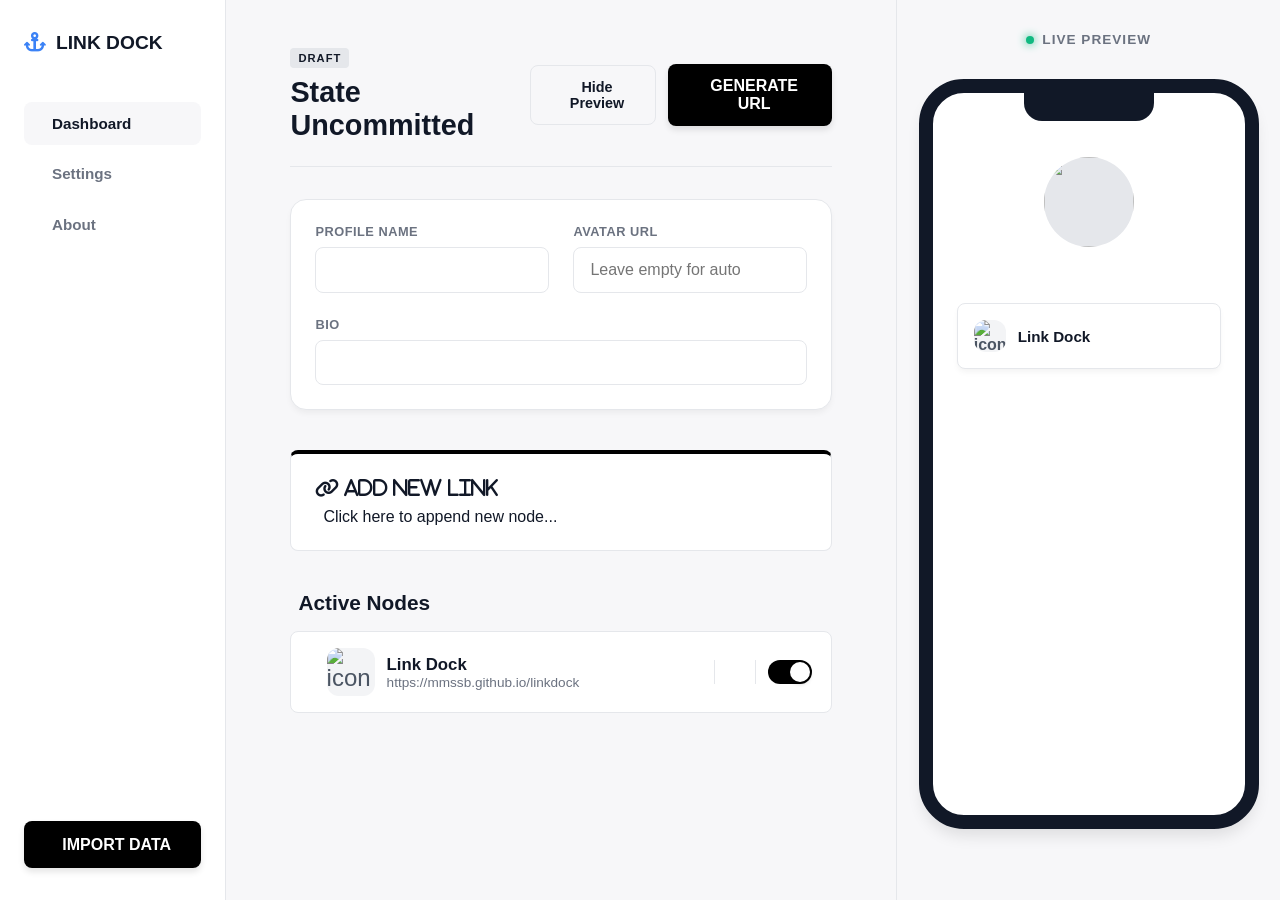
==== index.html @ c21fadce "Add files via upload" ====
<!DOCTYPE html>
<html lang="en">
<head>
    <meta charset="UTF-8">
    <meta name="viewport" content="width=device-width, initial-scale=1.0, maximum-scale=1.0, user-scalable=no">
    <title>Link Dock Builder</title>
    
    <script src="https://unpkg.com/@phosphor-icons/web" defer></script>
    <link href="https://cdn.jsdelivr.net/npm/remixicon@3.5.0/fonts/remixicon.css" rel="stylesheet">
    <link rel="stylesheet" href="https://cdnjs.cloudflare.com/ajax/libs/font-awesome/6.4.0/css/all.min.css">
    
    <link rel="stylesheet" href="style.css">
    <script src="script.js" defer></script>
</head>
<body>

    <div class="toast" id="toastMsg"><i class="ph ph-check-circle"></i> Success</div>

    <div class="modal-overlay" id="customModal">
        <div class="modal-box">
            <div class="modal-header">
                <h3 class="modal-title" id="modalTitle"><i class="ph ph-link"></i> Append Node</h3>
                <button class="close-btn" onclick="closeModal()"><i class="ph ph-x"></i></button>
            </div>
            
            <div id="modalInputs">
                <input type="text" class="modal-input" id="nodeTitle" placeholder="Node Title (e.g. My DAO)">
                <input type="url" class="modal-input" id="nodeUrl" placeholder="ipfs://... or https://...">
            </div>

            <div id="modalUrlResult" style="display:none; background:var(--bg-main); padding:1rem; border:1px dashed var(--border-color); word-break:break-all; font-family:monospace; font-size:0.85rem; margin-bottom:1.5rem; border-radius:var(--radius-sm); color:var(--primary-accent);"></div>

            <div id="modalActionSheet" style="display:none; flex-direction:column; gap:10px; margin-bottom: 1.5rem;"></div>

            <div class="modal-actions">
                <button class="btn-cancel" onclick="closeModal()">Cancel</button>
                <button class="btn-confirm" id="modalBtnConfirm"><i class="ph ph-plus"></i> Save Node</button>
            </div>
        </div>
    </div>

    <button class="mobile-fab mobile-only" onclick="openModal('add')" title="Append Node">
        <i class="ph ph-plus" style="font-weight: bold;"></i>
    </button>

    <div class="app-layout" id="appLayout">
        
        <aside class="sidebar desktop-only">
            <div class="sidebar-header"><i class="fa-solid fa-anchor" style="color:var(--primary-accent);"></i> LINK DOCK</div>
            <div class="nav-menu">
                <a href="index.html" class="nav-item active"><i class="ph ph-squares-four"></i> Dashboard</a>
                <a href="settings.html" class="nav-item"><i class="ph ph-gear"></i> Settings</a>
                <a href="about.html" class="nav-item"><i class="ph ph-info"></i> About</a>
            </div>
            <button class="btn-import" onclick="openModal('import')"><i class="ph ph-download-simple"></i> IMPORT DATA</button>
        </aside>

        <header class="mobile-header mobile-only">
            <div class="mobile-logo"><i class="fa-solid fa-anchor" style="color:var(--primary-accent);"></i> LINK DOCK</div>
            <button class="btn-confirm" style="padding: 0.5rem 1rem; width: auto; border-radius: 20px; font-size: 0.85rem;" onclick="generatePortal()">
                <i class="ri-rocket-fill"></i> Deploy
            </button>
        </header>

        <main class="builder-area">
            
            <div class="top-header desktop-only">
                <div>
                    <div class="draft-badge" id="stateBadge">DRAFT</div>
                    <h1 style="font-size: 1.8rem; font-weight: 800;">State Uncommitted</h1>
                </div>
                <div class="header-actions">
                    <button class="btn-toggle-preview" id="togglePreviewBtn" onclick="togglePreviewState()">
                        <i class="ph ph-eye-slash"></i> Hide Preview
                    </button>
                    <button class="desktop-deploy-btn" style="width: auto; padding: 0.8rem 1.5rem;" onclick="generatePortal()">
                        <i class="ri-rocket-fill"></i> GENERATE URL
                    </button>
                </div>
            </div>

            <div class="mobile-hero mobile-only">
                <h1>Builder Mode</h1>
                <p>Configure your decentralized architecture.</p>
            </div>
            
            <div class="profile-settings">
                <div class="input-group">
                    <label>Profile Name</label>
                    <input type="text" id="inputName" oninput="updateProfileState()">
                </div>
                <div class="input-group">
                    <label>Avatar URL</label>
                    <input type="text" id="inputImage" placeholder="Leave empty for auto" oninput="updateProfileState()">
                </div>
                <div class="input-group full">
                    <label>Bio</label>
                    <input type="text" id="inputBio" oninput="updateProfileState()">
                </div>
            </div>

            <div class="input-bar desktop-only" onclick="openModal('add')">
                <span style="color: var(--text-muted); display:flex; align-items:center; gap:8px;"><i class="ph ph-plus"></i> Click here to append new node...</span>
            </div>

            <h3 class="section-title">
                <i class="ph ph-share-network" style="color:var(--text-secondary);"></i>
                Active Nodes
            </h3>
            
            <div class="node-list" id="builderList"></div>

        </main>

        <aside class="preview-pane desktop-only">
            <div class="preview-header">
                <span style="display:inline-block; width:8px; height:8px; background:var(--success); border-radius:50%; box-shadow: 0 0 10px var(--success);"></span>
                LIVE PREVIEW
            </div>
            <div class="phone-mockup">
                <img src="" class="profile-pic" id="phoneImage">
                <div class="profile-name" id="phoneName"></div>
                <div class="profile-bio" id="phoneBio"></div>
                <div style="width: 100%; display: flex; flex-direction: column;" id="phoneLinks"></div>
            </div>
        </aside>

        <nav class="mobile-bottom-nav mobile-only">
            <a href="index.html" class="nav-tab active"><i class="ph ph-squares-four" style="font-size: 1.4rem;"></i> HOME</a>
            <a href="#" class="nav-tab" onclick="openModal('import')"><i class="ph ph-download-simple" style="font-size: 1.4rem;"></i> IMPORT</a>
            <a href="settings.html" class="nav-tab"><i class="ph ph-gear" style="font-size: 1.4rem;"></i> STYLE</a>
            <a href="about.html" class="nav-tab"><i class="ph ph-info" style="font-size: 1.4rem;"></i> ABOUT</a>
        </nav>

    </div>
</body>
</html>
---- style.css ----
/* === MODERN CSS VARIABLES & THEMES === */
:root {
    --bg-main: #f7f7f9;
    --bg-sidebar: #ffffff;
    --bg-card: #ffffff;
    --text-primary: #111827;
    --text-secondary: #6b7280;
    --border-color: #e5e7eb;

    --black-btn: #000000;
    --btn-text: #ffffff;
    --black-hover: #1f2937;

    --primary-accent: #3b82f6;
    --danger: #ef4444;
    --danger-bg: #fee2e2;
    --success: #10b981;

    --radius-sm: 8px;
    --radius-md: 16px;
    --shadow-sm: 0 4px 6px -1px rgba(0, 0, 0, 0.05);
    --shadow-md: 0 10px 15px -3px rgba(0, 0, 0, 0.1);
}

[data-theme="dark"] {
    --bg-main: #09090b;
    --bg-sidebar: #121214;
    --bg-card: #18181b;
    --text-primary: #f4f5f7;
    --text-secondary: #a1a1aa;
    --border-color: #27272a;

    --black-btn: #ffffff;
    --btn-text: #000000;
    --black-hover: #e5e7eb;
    --danger-bg: rgba(239, 68, 68, 0.1);
}

* {
    margin: 0;
    padding: 0;
    box-sizing: border-box;
    font-family: 'Inter', -apple-system, sans-serif;
}

body {
    background-color: var(--bg-main);
    color: var(--text-primary);
    overflow-x: hidden;
    overscroll-behavior-y: none;
    transition: background 0.4s ease, color 0.4s ease;
}

input,
select {
    font-size: 16px !important;
    background: transparent;
    color: var(--text-primary);
}

.desktop-only {
    display: flex;
}

.mobile-only {
    display: none !important;
}

/* === FLUID ANIMATIONS === */
@keyframes slideInUp {
    from {
        opacity: 0;
        transform: translateY(20px);
    }

    to {
        opacity: 1;
        transform: translateY(0);
    }
}

@keyframes fadeIn {
    from {
        opacity: 0;
    }

    to {
        opacity: 1;
    }
}

/* === TOAST NOTIFICATION === */
.toast {
    position: fixed;
    top: 20px;
    left: 50%;
    transform: translateX(-50%) translateY(-100%);
    background: var(--black-btn);
    color: var(--btn-text);
    padding: 12px 24px;
    border-radius: 30px;
    font-size: 0.9rem;
    font-weight: 600;
    opacity: 0;
    transition: all 0.4s cubic-bezier(0.16, 1, 0.3, 1);
    z-index: 9999;
    box-shadow: var(--shadow-md);
    display: flex;
    align-items: center;
    gap: 8px;
}

.toast.show {
    transform: translateX(-50%) translateY(0);
    opacity: 1;
}

/* === CUSTOM MODAL === */
.modal-overlay {
    position: fixed;
    top: 0;
    left: 0;
    width: 100vw;
    height: 100vh;
    background: rgba(0, 0, 0, 0.6);
    backdrop-filter: blur(4px);
    display: flex;
    justify-content: center;
    align-items: center;
    z-index: 10000;
    opacity: 0;
    visibility: hidden;
    transition: opacity 0.3s ease, visibility 0.3s ease;
    padding: 1rem;
}

.modal-overlay.show {
    opacity: 1;
    visibility: visible;
}

.modal-box {
    background: var(--bg-card);
    padding: 2.5rem;
    border-radius: var(--radius-md);
    width: 100%;
    max-width: 450px;
    box-shadow: 0 25px 50px -12px rgba(0, 0, 0, 0.3);
    border-top: 4px solid var(--black-btn);
    transform: scale(0.95) translateY(20px);
    transition: transform 0.4s cubic-bezier(0.16, 1, 0.3, 1);
}

.modal-overlay.show .modal-box {
    transform: scale(1) translateY(0);
}

.modal-header {
    display: flex;
    justify-content: space-between;
    align-items: center;
    margin-bottom: 1.5rem;
}

.modal-title {
    font-size: 1.4rem;
    font-weight: 800;
    display: flex;
    align-items: center;
    gap: 8px;
}

.close-btn {
    background: none;
    border: none;
    font-size: 1.5rem;
    color: var(--text-secondary);
    cursor: pointer;
    transition: transform 0.2s, color 0.2s;
}

.close-btn:hover {
    color: var(--danger);
    transform: rotate(90deg);
}

.modal-input {
    width: 100%;
    padding: 1rem;
    border: 1px solid var(--border-color);
    border-radius: var(--radius-sm);
    margin-bottom: 1.5rem;
    outline: none;
    transition: border 0.3s, box-shadow 0.3s;
}

.modal-input:focus {
    border-color: var(--black-btn);
    box-shadow: 0 0 0 3px rgba(0, 0, 0, 0.05);
}

/* Action Sheet Buttons */
.action-sheet-btn {
    width: 100%;
    padding: 1.2rem;
    background: var(--bg-main);
    border: 1px solid var(--border-color);
    border-radius: var(--radius-sm);
    display: flex;
    align-items: center;
    gap: 12px;
    font-size: 1rem;
    font-weight: 600;
    color: var(--text-primary);
    cursor: pointer;
    transition: background 0.2s;
}

.action-sheet-btn:hover {
    background: var(--border-color);
}

.action-sheet-btn.danger {
    color: var(--danger);
}

.action-sheet-btn.danger:hover {
    background: var(--danger-bg);
}

.action-sheet-btn:disabled {
    opacity: 0.5;
    cursor: not-allowed;
}

.modal-actions {
    display: flex;
    gap: 1rem;
    justify-content: flex-end;
    margin-top: 1rem;
}

.btn-cancel {
    padding: 1rem;
    background: transparent;
    border: none;
    font-weight: 600;
    color: var(--text-secondary);
    cursor: pointer;
    transition: color 0.2s;
}

.btn-cancel:hover {
    color: var(--text-primary);
}

.btn-confirm {
    padding: 1rem;
    flex: 1;
    background: var(--black-btn);
    color: var(--btn-text);
    border: none;
    border-radius: var(--radius-sm);
    font-weight: 700;
    cursor: pointer;
    display: flex;
    justify-content: center;
    align-items: center;
    gap: 8px;
    transition: background 0.3s, transform 0.1s;
}

.btn-confirm:hover {
    background: var(--black-hover);
    transform: translateY(-2px);
}

.btn-confirm:active {
    transform: translateY(0);
}

/* === DESKTOP LAYOUT === */
.app-layout {
    display: flex;
    min-height: 100vh;
}

.sidebar {
    width: 260px;
    background: var(--bg-sidebar);
    border-right: 1px solid var(--border-color);
    flex-direction: column;
    padding: 2rem 1.5rem;
    position: sticky;
    top: 0;
    height: 100vh;
    z-index: 10;
    transition: background 0.3s;
}

.sidebar-header {
    margin-bottom: 3rem;
    font-size: 1.2rem;
    font-weight: 800;
    display: flex;
    align-items: center;
    gap: 10px;
}

.nav-menu {
    display: flex;
    flex-direction: column;
    gap: 0.5rem;
    flex: 1;
}

.nav-item {
    padding: 0.8rem 1rem;
    border-radius: var(--radius-sm);
    color: var(--text-secondary);
    font-size: 0.95rem;
    font-weight: 600;
    text-decoration: none;
    display: flex;
    align-items: center;
    gap: 12px;
    transition: all 0.2s ease;
}

.nav-item i {
    font-size: 1.2rem;
}

.nav-item:hover {
    background: var(--bg-main);
    color: var(--text-primary);
    transform: translateX(4px);
}

.nav-item.active {
    background: var(--bg-main);
    color: var(--text-primary);
}

.btn-import {
    background: var(--bg-main);
    color: var(--text-primary);
    padding: 1rem;
    text-align: center;
    border-radius: var(--radius-sm);
    font-weight: 700;
    font-size: 0.9rem;
    cursor: pointer;
    margin-top: auto;
    border: 1px solid var(--border-color);
    transition: 0.2s;
    display: flex;
    justify-content: center;
    gap: 8px;
}

.btn-import:hover {
    background: var(--border-color);
}

.builder-area {
    flex: 1;
    padding: 3rem 4rem;
    max-width: 850px;
    margin: 0 auto;
    display: flex;
    flex-direction: column;
    transition: max-width 0.4s cubic-bezier(0.16, 1, 0.3, 1);
}

.builder-area.expanded {
    max-width: 1050px;
}

.top-header {
    display: flex;
    justify-content: space-between;
    align-items: center;
    margin-bottom: 2rem;
    padding-bottom: 1.5rem;
    border-bottom: 1px solid var(--border-color);
}

.draft-badge {
    background: var(--border-color);
    color: var(--text-primary);
    padding: 4px 8px;
    border-radius: 4px;
    font-size: 0.7rem;
    font-weight: 800;
    letter-spacing: 1px;
    margin-bottom: 8px;
    display: inline-block;
}

.header-actions {
    display: flex;
    align-items: center;
    gap: 12px;
}

.btn-toggle-preview {
    background: transparent;
    border: 1px solid var(--border-color);
    color: var(--text-primary);
    padding: 0.8rem 1.2rem;
    border-radius: var(--radius-sm);
    cursor: pointer;
    display: flex;
    align-items: center;
    gap: 8px;
    font-weight: 600;
    font-size: 0.9rem;
    transition: all 0.2s;
}

.btn-toggle-preview:hover {
    background: var(--border-color);
}

.profile-settings {
    display: grid;
    grid-template-columns: 1fr 1fr;
    gap: 1.5rem;
    margin-bottom: 2.5rem;
    background: var(--bg-card);
    padding: 1.5rem;
    border: 1px solid var(--border-color);
    border-radius: var(--radius-md);
    box-shadow: var(--shadow-sm);
    transition: box-shadow 0.3s;
}

.profile-settings:hover {
    box-shadow: var(--shadow-md);
}

.input-group {
    display: flex;
    flex-direction: column;
    gap: 0.5rem;
}

.input-group label {
    font-size: 0.8rem;
    font-weight: 700;
    color: var(--text-secondary);
    text-transform: uppercase;
    letter-spacing: 0.5px;
}

.input-group input {
    padding: 0.8rem 1rem;
    border: 1px solid var(--border-color);
    border-radius: var(--radius-sm);
    outline: none;
    transition: border 0.3s;
}

.input-group input:focus {
    border-color: var(--black-btn);
}

.input-group.full {
    grid-column: span 2;
}

.input-bar {
    display: flex;
    flex-direction: column;
    background: var(--bg-card);
    border: 1px solid var(--border-color);
    border-top: 4px solid var(--black-btn);
    padding: 1.5rem;
    margin-bottom: 2.5rem;
    border-radius: var(--radius-sm);
    transition: transform 0.3s, box-shadow 0.3s;
    cursor: pointer;
}

.input-bar:hover {
    transform: translateY(-2px);
    box-shadow: var(--shadow-md);
}

.input-bar::before {
    content: '\f0c1  Add New Link';
    font-family: "Font Awesome 6 Free";
    font-weight: 900;
    font-size: 1.2rem;
    margin-bottom: 0.5rem;
    display: flex;
    gap: 10px;
    color: var(--text-primary);
}

/* === ACTIVE NODES & DRAG/DROP STYLES === */
.section-title {
    font-size: 1.3rem;
    font-weight: 800;
    margin-bottom: 1rem;
    display: flex;
    align-items: center;
    gap: 8px;
}

.node-list {
    display: flex;
    flex-direction: column;
    gap: 0.8rem;
    margin-bottom: 2rem;
}

.node-card {
    background: var(--bg-card);
    border: 1px solid var(--border-color);
    padding: 1rem 1.2rem;
    border-radius: var(--radius-sm);
    display: flex;
    align-items: center;
    gap: 12px;
    transition: box-shadow 0.2s, border-color 0.2s, transform 0.2s;
    animation: slideInUp 0.4s ease-out forwards;
    transform-origin: center;
}

.node-card:not(.dragging):hover {
    transform: scale(1.01) translateY(-2px);
    box-shadow: var(--shadow-md);
    border-color: var(--black-btn);
}

.node-card.disabled {
    opacity: 0.4;
    filter: grayscale(100%);
    background: var(--bg-main);
    transform: none;
    box-shadow: none;
    border-color: var(--border-color);
}

.drag-handle {
    cursor: grab;
    font-size: 1.4rem;
    color: var(--text-secondary);
    padding-right: 4px;
    display: flex;
    align-items: center;
    transition: color 0.2s;
}

.drag-handle:hover {
    color: var(--text-primary);
}

.drag-handle:active {
    cursor: grabbing;
}

.node-card.dragging {
    opacity: 0.5;
    border: 2px dashed var(--primary-accent);
    box-shadow: none;
    transform: scale(0.98);
}

.node-card.drag-over {
    border-top: 4px solid var(--primary-accent);
    padding-top: 0.8rem;
}

.node-icon-wrapper {
    width: 48px;
    height: 48px;
    border-radius: 12px;
    background: #f3f4f6;
    display: flex;
    justify-content: center;
    align-items: center;
    font-size: 1.5rem;
    color: #4b5563;
    flex-shrink: 0;
    transition: background 0.3s, color 0.3s;
}

[data-theme="dark"] .node-icon-wrapper {
    background: #27272a;
    color: #a1a1aa;
}

.node-card:hover .node-icon-wrapper {
    background: var(--black-btn);
    color: var(--btn-text);
}

.node-info {
    flex: 1;
    display: flex;
    flex-direction: column;
    min-width: 0;
}

.node-title-input {
    font-weight: 700;
    font-size: 1.05rem;
    color: var(--text-primary);
    white-space: nowrap;
    overflow: hidden;
    text-overflow: ellipsis;
    border: none;
    background: transparent;
    outline: none;
    transition: color 0.3s;
}

.node-url-input {
    font-size: 0.85rem;
    color: var(--text-secondary);
    white-space: nowrap;
    overflow: hidden;
    text-overflow: ellipsis;
    border: none;
    background: transparent;
    outline: none;
}

.node-actions {
    display: flex;
    align-items: center;
    gap: 8px;
}

.divider {
    width: 1px;
    height: 24px;
    background: var(--border-color);
    margin: 0 4px;
}

.btn-icon {
    background: none;
    border: none;
    cursor: pointer;
    color: var(--text-secondary);
    padding: 8px;
    border-radius: 8px;
    display: flex;
    align-items: center;
    font-size: 1.2rem;
    transition: all 0.2s;
}

.btn-icon:hover {
    color: var(--text-primary);
    background: var(--bg-main);
    transform: scale(1.1);
}

.btn-icon.delete:hover {
    color: var(--danger);
    background: var(--danger-bg);
}

.toggle-switch {
    position: relative;
    width: 44px;
    height: 24px;
    background: var(--black-btn);
    border-radius: 12px;
    cursor: pointer;
    transition: background 0.3s;
}

.toggle-switch.off {
    background: var(--border-color);
}

.toggle-knob {
    position: absolute;
    top: 2px;
    left: 22px;
    width: 20px;
    height: 20px;
    background: var(--bg-card);
    border-radius: 50%;
    transition: left 0.3s cubic-bezier(0.175, 0.885, 0.32, 1.275);
    box-shadow: 0 2px 4px rgba(0, 0, 0, 0.2);
}

.toggle-switch.off .toggle-knob {
    left: 2px;
    box-shadow: none;
}

.desktop-deploy-btn {
    display: flex;
    width: 100%;
    padding: 1.2rem;
    background: var(--black-btn);
    color: var(--btn-text);
    border: none;
    border-radius: var(--radius-sm);
    justify-content: center;
    align-items: center;
    gap: 8px;
    font-weight: 700;
    font-size: 1rem;
    cursor: pointer;
    transition: all 0.3s ease;
    box-shadow: 0 4px 6px rgba(0, 0, 0, 0.1);
}

.desktop-deploy-btn:hover {
    background: var(--black-hover);
    transform: translateY(-2px);
    box-shadow: 0 10px 15px rgba(0, 0, 0, 0.15);
}

.desktop-deploy-btn:active {
    transform: translateY(0);
}

/* COLLAPSIBLE PREVIEW */
.preview-pane {
    width: 450px;
    background: var(--bg-main);
    border-left: 1px solid var(--border-color);
    display: flex;
    flex-direction: column;
    align-items: center;
    padding: 2rem 1rem;
    position: sticky;
    top: 0;
    height: 100vh;
    overflow-x: hidden;
    overflow-y: auto;
    transition: width 0.4s cubic-bezier(0.16, 1, 0.3, 1), padding 0.4s, opacity 0.4s;
}

.preview-pane.collapsed {
    width: 0;
    padding-left: 0;
    padding-right: 0;
    opacity: 0;
    border-left: none;
    pointer-events: none;
}

.preview-header {
    width: 100%;
    display: flex;
    justify-content: center;
    align-items: center;
    gap: 8px;
    font-size: 0.85rem;
    font-weight: 700;
    color: var(--text-secondary);
    margin-bottom: 2rem;
    letter-spacing: 1px;
    white-space: nowrap;
}

.phone-mockup {
    width: 100%;
    max-width: 340px;
    height: 85vh;
    min-height: 500px;
    max-height: 750px;
    background: var(--bg-card);
    border: 14px solid var(--text-primary);
    border-radius: 45px;
    position: relative;
    box-shadow: var(--shadow-md);
    padding: 4rem 1.5rem 2rem 1.5rem;
    display: flex;
    flex-direction: column;
    align-items: center;
    transition: border-color 0.3s, background 0.3s;
    overflow-y: auto;
}

.phone-mockup::before {
    content: '';
    position: absolute;
    top: 0;
    left: 50%;
    transform: translateX(-50%);
    width: 130px;
    height: 28px;
    background: var(--text-primary);
    border-bottom-left-radius: 18px;
    border-bottom-right-radius: 18px;
    z-index: 2;
    transition: background 0.3s;
}

.profile-pic {
    width: 90px;
    height: 90px;
    border-radius: 50%;
    margin-bottom: 1rem;
    background: var(--border-color);
    object-fit: cover;
    animation: fadeIn 0.5s ease-out;
    flex-shrink: 0;
}

.profile-name {
    font-size: 1.3rem;
    font-weight: 800;
    margin-bottom: 0.5rem;
    text-align: center;
    width: 100%;
}

.profile-bio {
    font-size: 0.9rem;
    color: var(--text-secondary);
    margin-bottom: 2rem;
    text-align: center;
    width: 100%;
    line-height: 1.4;
}

.phone-link {
    display: flex;
    align-items: center;
    width: 100%;
    padding: 1rem;
    border: 1px solid var(--border-color);
    border-radius: var(--radius-sm);
    color: var(--text-primary);
    text-decoration: none;
    font-weight: 600;
    font-size: 0.95rem;
    margin-bottom: 12px;
    transition: all 0.3s ease;
    flex-shrink: 0;
    background: var(--bg-card);
    box-shadow: var(--shadow-sm);
}

.phone-link:hover {
    transform: scale(1.03);
    border-color: var(--black-btn);
}

/* === MOBILE ANIMATED LAYOUT === */
@media (max-width: 1024px) {
    .desktop-only {
        display: none !important;
    }

    .mobile-only {
        display: flex !important;
    }

    .app-layout {
        display: block;
        padding-bottom: 80px;
    }

    .mobile-header {
        display: flex;
        justify-content: space-between;
        align-items: center;
        padding: 0.8rem 1.5rem;
        background: var(--bg-card);
        border-bottom: 1px solid var(--border-color);
        position: sticky;
        top: 0;
        z-index: 100;
    }

    .mobile-logo {
        font-weight: 800;
        display: flex;
        align-items: center;
        gap: 8px;
        font-size: 1.1rem;
        color: var(--primary-accent);
    }

    .builder-area {
        padding: 2rem 1.5rem;
        width: 100%;
        background: var(--bg-main);
    }

    .mobile-hero {
        display: block;
        margin-bottom: 1.5rem;
    }

    .mobile-hero h1 {
        font-size: 2.2rem;
        font-weight: 800;
        letter-spacing: -0.5px;
        margin-bottom: 0.5rem;
    }

    .mobile-hero p {
        color: var(--text-secondary);
        font-size: 1.05rem;
    }

    .profile-settings {
        grid-template-columns: 1fr;
        padding: 1.2rem;
        margin-bottom: 2.5rem;
    }

    .input-group.full {
        grid-column: span 1;
    }

    .mobile-fab {
        display: flex;
        position: fixed;
        bottom: 85px;
        right: 20px;
        width: 60px;
        height: 60px;
        border-radius: 50%;
        background: var(--black-btn);
        color: var(--btn-text);
        justify-content: center;
        align-items: center;
        font-size: 1.8rem;
        box-shadow: 0 10px 25px rgba(0, 0, 0, 0.3);
        border: none;
        z-index: 99;
        cursor: pointer;
        transition: transform 0.2s cubic-bezier(0.16, 1, 0.3, 1);
    }

    .mobile-fab:active {
        transform: scale(0.85);
    }

    .mobile-bottom-nav {
        display: flex;
        justify-content: space-between;
        align-items: center;
        background: var(--bg-card);
        border-top: 1px solid var(--border-color);
        position: fixed;
        bottom: 0;
        left: 0;
        width: 100%;
        padding-bottom: env(safe-area-inset-bottom);
        z-index: 100;
        transition: background 0.3s;
    }

    .nav-tab {
        flex: 1;
        display: flex;
        flex-direction: column;
        align-items: center;
        gap: 6px;
        padding: 1rem 0;
        color: var(--text-secondary);
        font-size: 0.7rem;
        font-weight: 700;
        text-decoration: none;
        border-top: 3px solid transparent;
        transition: all 0.2s;
    }

    .nav-tab.active {
        color: var(--text-primary);
        border-top-color: var(--black-btn);
    }

    .modal-overlay {
        align-items: flex-end;
        padding: 0;
    }

    .modal-box {
        border-radius: 24px 24px 0 0;
        padding-bottom: calc(2.5rem + env(safe-area-inset-bottom));
        border-top: none;
        transform: translateY(100%) !important;
        transition: transform 0.4s cubic-bezier(0.16, 1, 0.3, 1) !important;
        margin: 0;
        max-width: 100%;
    }

    .modal-overlay.show .modal-box {
        transform: translateY(0) !important;
        animation: none;
    }
}

/* === PUBLIC VIEWER STYLES === */
.public-theme-select {
    position: absolute;
    top: 1.5rem;
    right: 1.5rem;
    padding: 0.5rem;
    border: 1px solid var(--border-color);
    border-radius: var(--radius-sm);
    background: var(--bg-card);
    color: var(--text-primary);
    outline: none;
    font-size: 0.9rem;
    font-weight: 600;
    cursor: pointer;
    transition: all 0.2s;
}

.public-theme-select:hover {
    border-color: var(--black-btn);
}

.public-container {
    width: 100%;
    max-width: 450px;
    margin: 5rem auto;
    background: var(--bg-card);
    padding: 3rem 2rem;
    border-radius: var(--radius-md);
    border: 1px solid var(--border-color);
    display: flex;
    flex-direction: column;
    align-items: center;
    box-shadow: var(--shadow-md);
    animation: slideInUp 0.6s cubic-bezier(0.16, 1, 0.3, 1);
}



.btn-import {
    display: flex;
    width: 100%;
    padding: .9rem;
    background: var(--black-btn);
    color: var(--btn-text);
    border: none;
    border-radius: var(--radius-sm);
    justify-content: center;
    align-items: center;
    gap: 8px;
    font-weight: 700;
    font-size: 1rem;
    cursor: pointer;
    transition: all 0.3s ease;
    box-shadow: 0 4px 6px rgba(0, 0, 0, 0.1);
}
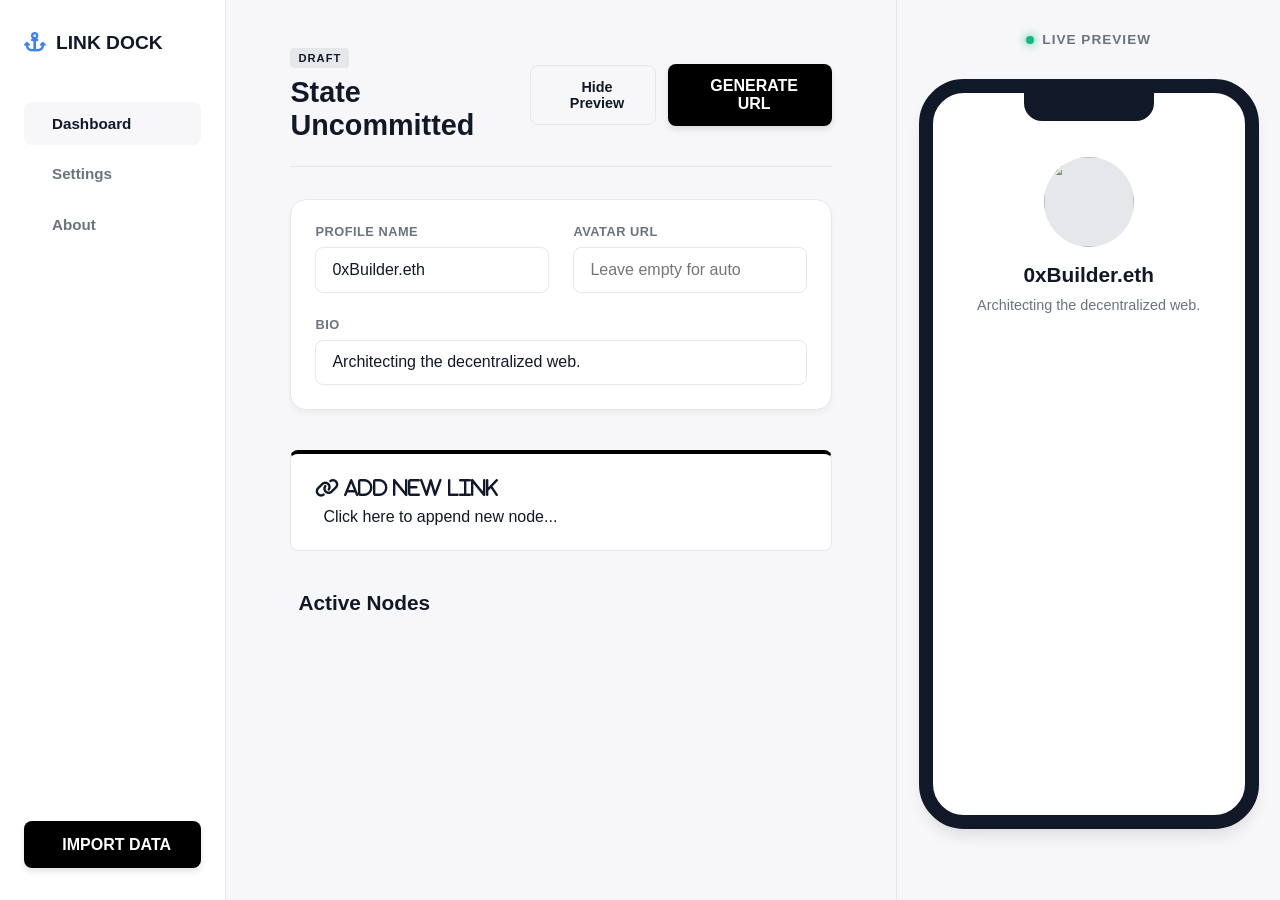
==== commit 1308dfbb: "Add files via upload" ====
--- a/index.html
+++ b/index.html
@@ -4,11 +4,16 @@
     <meta charset="UTF-8">
     <meta name="viewport" content="width=device-width, initial-scale=1.0, maximum-scale=1.0, user-scalable=no">
     <title>Link Dock Builder</title>
-    
+        <!-- <link rel="shortcut icon" href="images/logo.ico" type="image/x-icon"> -->
     <script src="https://unpkg.com/@phosphor-icons/web" defer></script>
     <link href="https://cdn.jsdelivr.net/npm/remixicon@3.5.0/fonts/remixicon.css" rel="stylesheet">
     <link rel="stylesheet" href="https://cdnjs.cloudflare.com/ajax/libs/font-awesome/6.4.0/css/all.min.css">
-    
+    <link rel="icon" type="image/png" href="images/favicon-96x96.png" sizes="96x96" />
+<link rel="icon" type="image/svg+xml" href="images/favicon.svg" />
+<link rel="shortcut icon" href="images/favicon.ico" />
+<link rel="apple-touch-icon" sizes="180x180" href="images/apple-touch-icon.png" />
+<meta name="apple-mobile-web-app-title" content="Link Dock" />
+<link rel="manifest" href="images/site.webmanifest" />
     <link rel="stylesheet" href="style.css">
     <script src="script.js" defer></script>
 </head>
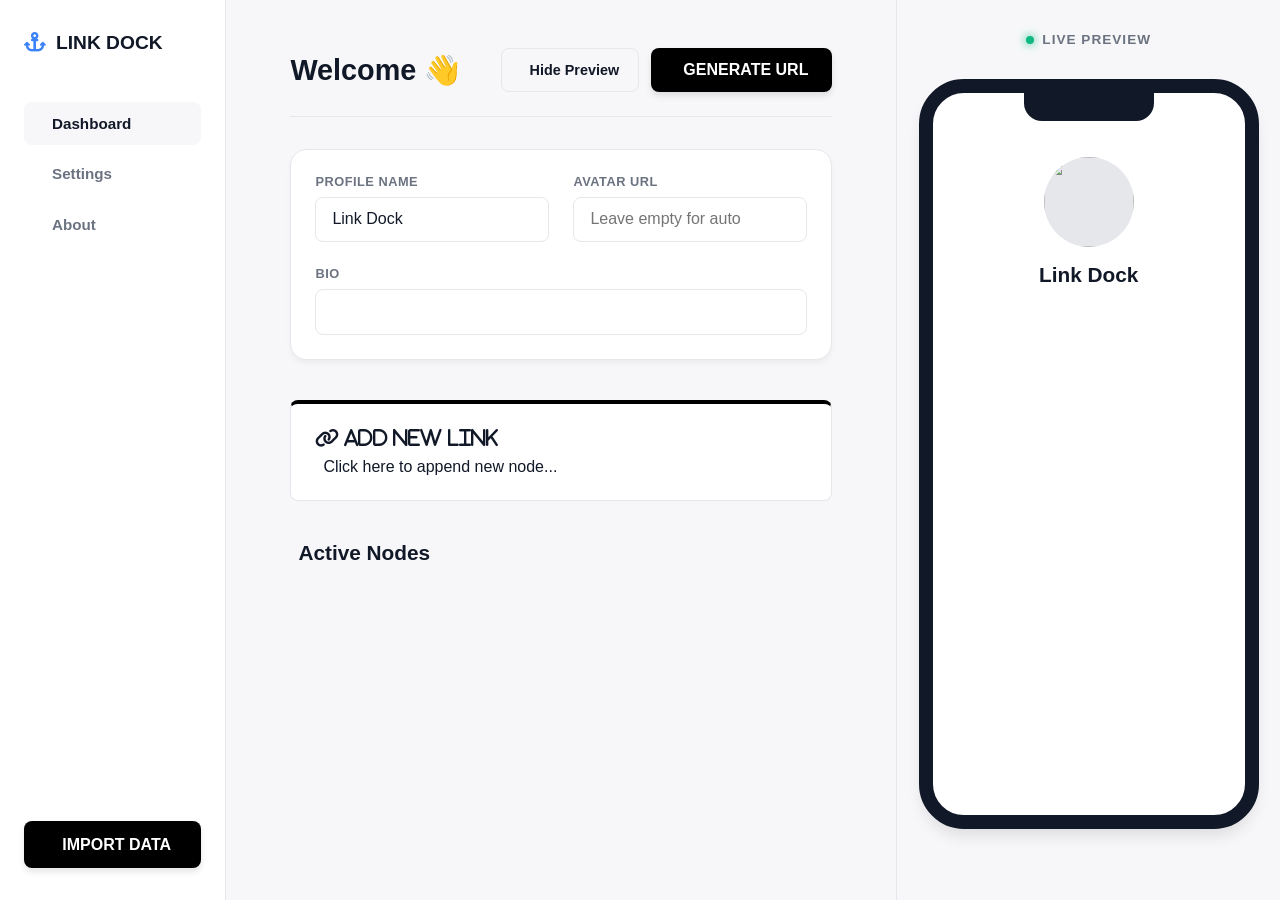
==== commit 6b81a8d0: "Add files via upload" ====
--- a/index.html
+++ b/index.html
@@ -62,7 +62,7 @@
 
         <header class="mobile-header mobile-only">
             <div class="mobile-logo"><i class="fa-solid fa-anchor" style="color:var(--primary-accent);"></i> LINK DOCK</div>
-            <button class="btn-confirm" style="padding: 0.5rem 1rem; width: auto; border-radius: 20px; font-size: 0.85rem;" onclick="generatePortal()">
+            <button class="btn-confirm" style="padding: 0.5rem 1rem; width: auto; max-width: 100px; border-radius: 20px; font-size: 0.85rem;" onclick="generatePortal()">
                 <i class="ri-rocket-fill"></i> Deploy
             </button>
         </header>
@@ -71,8 +71,8 @@
             
             <div class="top-header desktop-only">
                 <div>
-                    <div class="draft-badge" id="stateBadge">DRAFT</div>
-                    <h1 style="font-size: 1.8rem; font-weight: 800;">State Uncommitted</h1>
+                    <!-- <div class="draft-badge" id="stateBadge">DRAFT</div> -->
+                    <h1 style="font-size: 1.8rem; font-weight: 800;">Welcome 👋</h1>
                 </div>
                 <div class="header-actions">
                     <button class="btn-toggle-preview" id="togglePreviewBtn" onclick="togglePreviewState()">
@@ -85,8 +85,8 @@
             </div>
 
             <div class="mobile-hero mobile-only">
-                <h1>Builder Mode</h1>
-                <p>Configure your decentralized architecture.</p>
+                <h1>Welcome 👋</h1>
+                <!-- <p>Configure your decentralized architecture.</p> -->
             </div>
             
             <div class="profile-settings">
